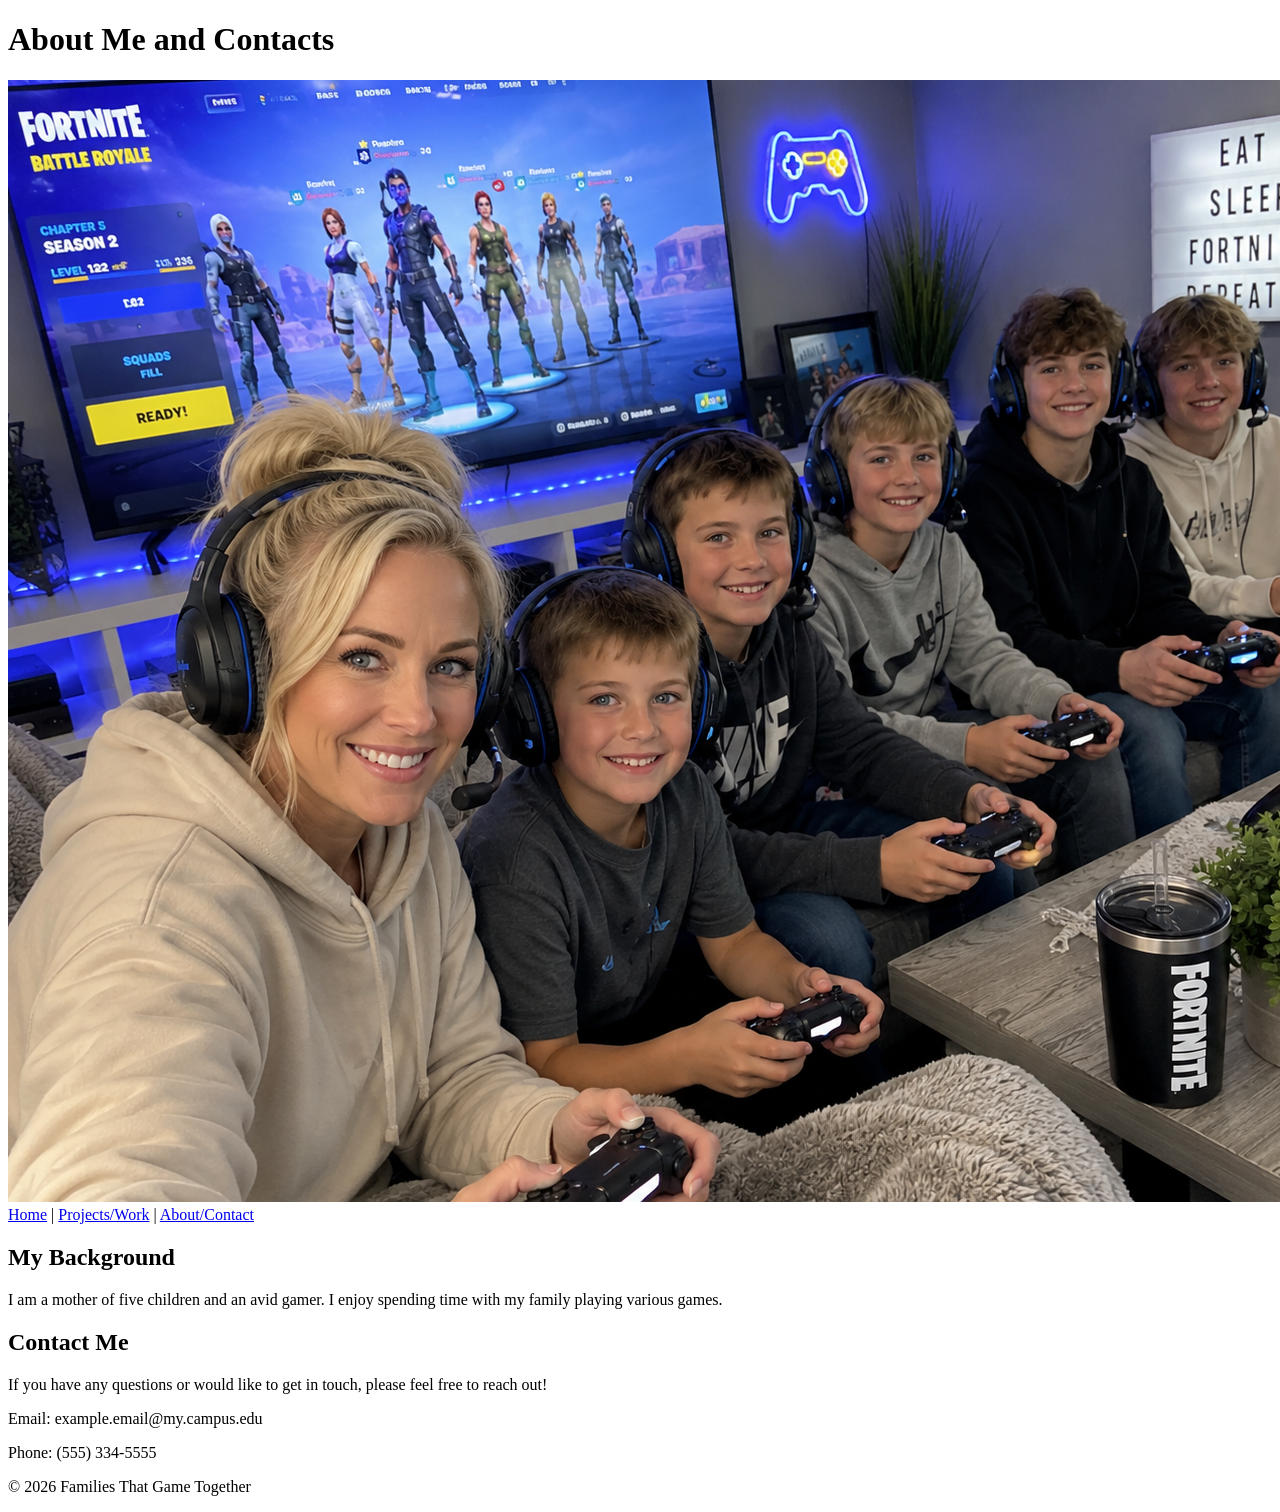
==== about.html @ f0561cbc "first commit" ====
<!DOCTYPE html>
<html>

<head>
<title>About Me</title>
</head>

    <header>
    <h1>About Me and Contacts</h1>
    
    <img
  src="images/chatgptfortnitefam.jpg.png"
  alt="A family gaming scene"
  class="hero-image"
  loading="eager"
  decoding="async">
    </header>
    <nav><a href="index.html">Home</a> | <a href="projects.html">Projects/Work</a> | <a href="about.html">About/Contact</a></nav>
  <main>
        <section>
            <h2>My Background</h2>
            <p>I am a mother of five children and an avid gamer. I enjoy spending time with my family playing various games.</p>
        </section>

        <section>
            <h2>Contact Me</h2>
            <p>If you have any questions or would like to get in touch, please feel free to reach out!</p>
            <p>Email: example.email@my.campus.edu</p>
            <p>Phone: (555) 334-5555</p>
        </section>
    </main>
    <footer><p>&copy; 2026 Families That Game Together</p></footer>
</body>

</html>
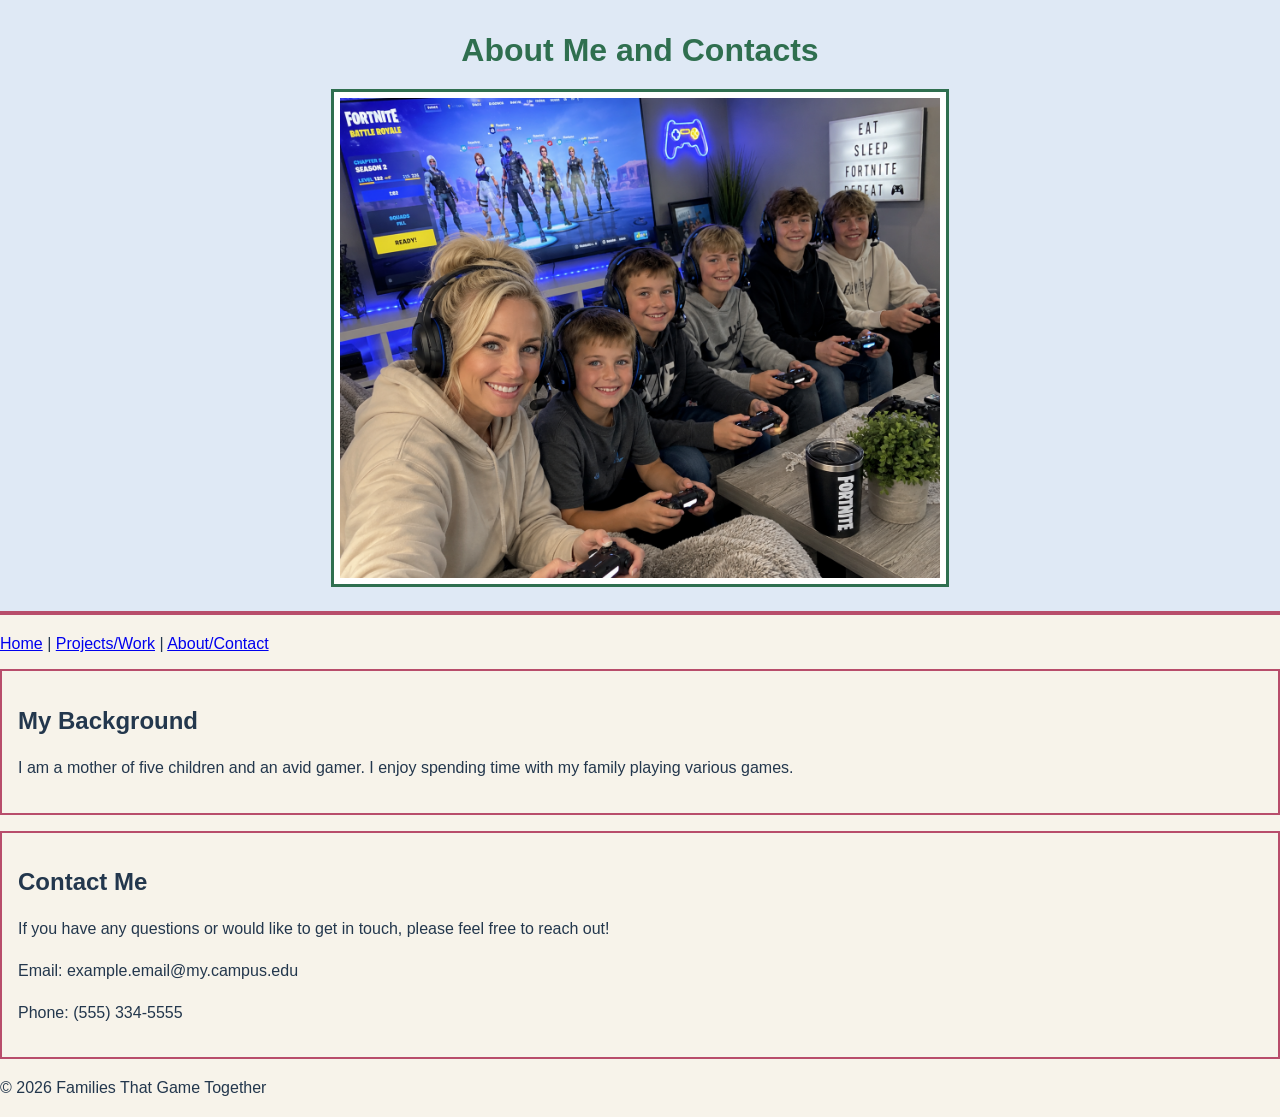
==== commit a24bee27: "Add CSS styling for Homework 1" ====
--- a/about.html
+++ b/about.html
@@ -3,13 +3,15 @@
 
 <head>
 <title>About Me</title>
+<link rel="stylesheet" href="style.css">
 </head>
 
+<body>
     <header>
     <h1>About Me and Contacts</h1>
     
     <img
-  src="images/chatgptfortnitefam.jpg.png"
+  src="assets/images/chatgptfortnitefam.png"
   alt="A family gaming scene"
   class="hero-image"
   loading="eager"
--- a/style.css
+++ b/style.css
@@ -0,0 +1,83 @@
+body {
+    margin: 0;
+    background-color: #f7f3ea;
+    font-family: Arial, sans-serif;
+    color: #23374d;
+}
+
+header {
+    background-color: #dfe9f5;
+    padding: 24px;
+    margin: 0 0 20px;
+    border-bottom: 4px solid #b84d6b;
+}
+
+h1 {
+    color: #2f6f4f;
+    margin: 0 0 12px;
+    padding: 8px;
+    text-align: center;
+}
+
+.hero-image {
+    display: block;
+    width: 100%;
+    max-width: 600px;
+    height: auto;
+    margin: 0 auto;
+    padding: 6px;
+    border: 3px solid #2f6f4f;
+    background-color: #ffffff;
+}
+
+#site-nav {
+    background-color: #23374d;
+    padding: 12px 16px;
+    margin: 0 20px 20px;
+    border: 2px solid #b84d6b;
+}
+
+#site-nav a {
+    color: #ffffff;
+    text-decoration: none;
+    margin-right: 10px;
+}
+
+#main-content {
+    padding: 20px;
+    margin: 0 20px 20px;
+    border: 2px solid #2f6f4f;
+    background-color: #ffffff;
+}
+
+section {
+    margin: 16px 0;
+    padding: 16px;
+    border: 2px solid #b84d6b;
+}
+
+p {
+    line-height: 1.6;
+}
+
+.bonding-time {
+    background-color: #fce8e1;
+}
+
+.parental-views {
+    background-color: #f3e8ff;
+}
+
+.expert-opinions {
+    background-color: #eaf7ef;
+}
+
+#page-footer {
+    background-color: #23374d;
+    color: #ffffff;
+    padding: 16px;
+    margin: 0 20px 20px;
+    border: 2px solid #b84d6b;
+    text-align: center;
+}
+
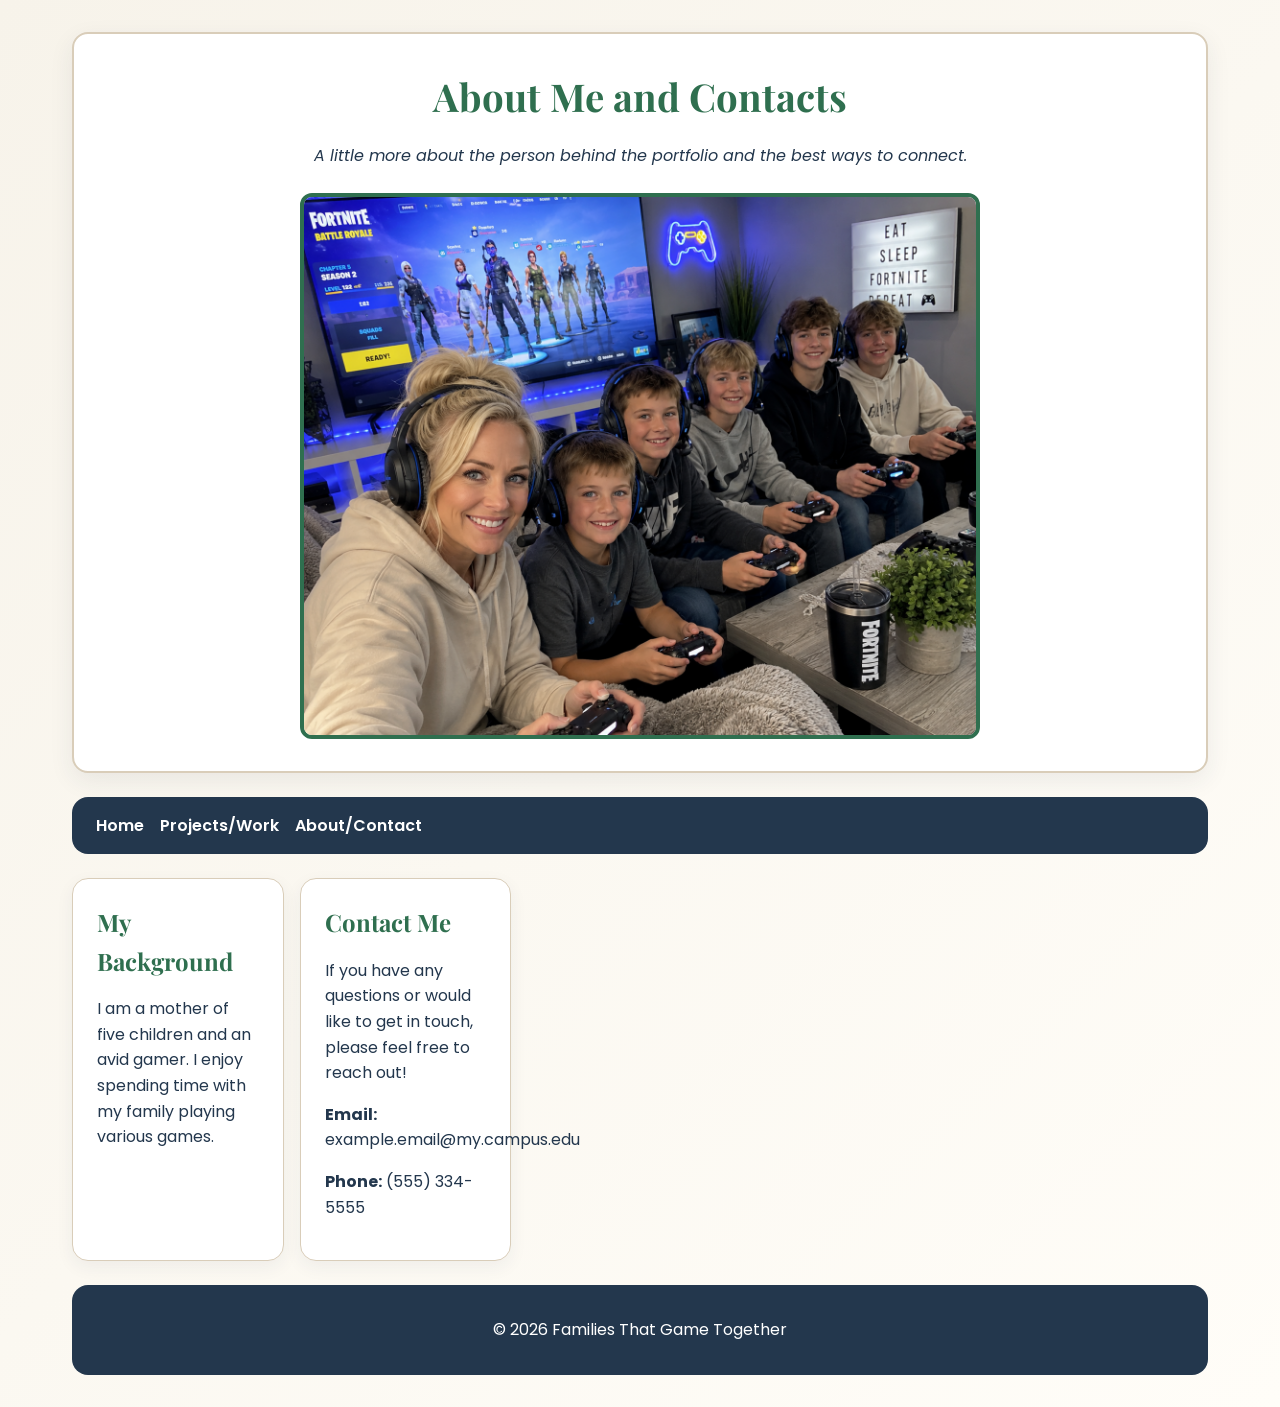
==== commit 04fb8c6d: "Complete milestone 2 responsive styling" ====
--- a/about.html
+++ b/about.html
@@ -1,37 +1,47 @@
 <!DOCTYPE html>
-<html>
+<html lang="en">
+<head>
+  <meta charset="utf-8">
+  <meta name="viewport" content="width=device-width, initial-scale=1">
+  <title>About Me</title>
+  <link rel="preconnect" href="https://fonts.googleapis.com">
+  <link rel="preconnect" href="https://fonts.gstatic.com" crossorigin>
+  <link href="https://fonts.googleapis.com/css2?family=Playfair+Display:wght@600;700&family=Poppins:wght@400;500;600&display=swap" rel="stylesheet">
+  <link rel="stylesheet" href="style.css">
+</head>
+<body>
+  <div class="page">
+    <header class="site-header">
+      <h1>About Me and Contacts</h1>
+      <p class="intro">A little more about the person behind the portfolio and the best ways to connect.</p>
+      <img src="assets/images/chatgptfortnitefam.png" alt="A family gaming scene" class="hero-image" loading="eager" decoding="async">
+    </header>
 
-<head>
-<title>About Me</title>
-<link rel="stylesheet" href="style.css">
-</head>
+    <nav id="site-nav">
+      <a href="index.html">Home</a>
+      <a href="projects.html">Projects/Work</a>
+      <a href="about.html">About/Contact</a>
+    </nav>
 
-<body>
-    <header>
-    <h1>About Me and Contacts</h1>
-    
-    <img
-  src="assets/images/chatgptfortnitefam.png"
-  alt="A family gaming scene"
-  class="hero-image"
-  loading="eager"
-  decoding="async">
-    </header>
-    <nav><a href="index.html">Home</a> | <a href="projects.html">Projects/Work</a> | <a href="about.html">About/Contact</a></nav>
-  <main>
-        <section>
-            <h2>My Background</h2>
-            <p>I am a mother of five children and an avid gamer. I enjoy spending time with my family playing various games.</p>
+    <main class="page-main">
+      <div class="card-grid">
+        <section class="card">
+          <h2>My Background</h2>
+          <p>I am a mother of five children and an avid gamer. I enjoy spending time with my family playing various games.</p>
         </section>
 
-        <section>
-            <h2>Contact Me</h2>
-            <p>If you have any questions or would like to get in touch, please feel free to reach out!</p>
-            <p>Email: example.email@my.campus.edu</p>
-            <p>Phone: (555) 334-5555</p>
+        <section class="card">
+          <h2>Contact Me</h2>
+          <p>If you have any questions or would like to get in touch, please feel free to reach out!</p>
+          <p><strong>Email:</strong> example.email@my.campus.edu</p>
+          <p><strong>Phone:</strong> (555) 334-5555</p>
         </section>
+      </div>
     </main>
-    <footer><p>&copy; 2026 Families That Game Together</p></footer>
+
+    <footer id="page-footer">
+      <p>&copy; 2026 Families That Game Together</p>
+    </footer>
+  </div>
 </body>
-
 </html>
--- a/style.css
+++ b/style.css
@@ -1,83 +1,159 @@
-body {
-    margin: 0;
-    background-color: #f7f3ea;
-    font-family: Arial, sans-serif;
-    color: #23374d;
+:root {
+  --bg-color: #f7f3ea;
+  --surface-color: #ffffff;
+  --surface-alt: #f5efe7;
+  --primary-color: #23374d;
+  --accent-color: #b84d6b;
+  --accent-2: #2f6f4f;
+  --text-color: #23374d;
+  --border-color: #d9cdb9;
+  --space-1: 8px;
+  --space-2: 16px;
+  --space-3: 24px;
+  --space-4: 32px;
+  --font-body: "Poppins", sans-serif;
+  --font-heading: "Playfair Display", serif;
 }
 
-header {
-    background-color: #dfe9f5;
-    padding: 24px;
-    margin: 0 0 20px;
-    border-bottom: 4px solid #b84d6b;
+* {
+  box-sizing: border-box;
+}
+
+body {
+  margin: 0;
+  padding: 0;
+  font-family: var(--font-body);
+  line-height: 1.6;
+  color: var(--text-color);
+  background: linear-gradient(135deg, var(--bg-color) 0%, #fffdf8 100%);
+}
+
+.page {
+  max-width: 1200px;
+  margin: 0 auto;
+  padding: var(--space-3);
+}
+
+.site-header,
+.card,
+#page-footer,
+#site-nav {
+  border-radius: 16px;
+}
+
+.site-header {
+  background-color: var(--surface-color);
+  padding: var(--space-4);
+  border: 2px solid var(--border-color);
+  box-shadow: 0 8px 24px rgba(35, 55, 77, 0.08);
+}
+
+h1,
+h2 {
+  margin: 0 0 var(--space-2);
+  font-family: var(--font-heading);
+  color: var(--accent-2);
 }
 
 h1 {
-    color: #2f6f4f;
-    margin: 0 0 12px;
-    padding: 8px;
-    text-align: center;
+  font-size: clamp(1.8rem, 3vw, 2.7rem);
+  text-align: center;
+}
+
+.intro {
+  margin: 0 auto var(--space-3);
+  max-width: 700px;
+  text-align: center;
+  font-style: italic;
+  color: var(--primary-color);
 }
 
 .hero-image {
-    display: block;
-    width: 100%;
-    max-width: 600px;
-    height: auto;
-    margin: 0 auto;
-    padding: 6px;
-    border: 3px solid #2f6f4f;
-    background-color: #ffffff;
+  display: block;
+  width: 100%;
+  max-width: 680px;
+  height: auto;
+  margin: 0 auto;
+  border-radius: 12px;
+  border: 4px solid var(--accent-2);
 }
 
 #site-nav {
-    background-color: #23374d;
-    padding: 12px 16px;
-    margin: 0 20px 20px;
-    border: 2px solid #b84d6b;
+  display: flex;
+  flex-wrap: wrap;
+  gap: var(--space-2);
+  background-color: var(--primary-color);
+  padding: var(--space-2) var(--space-3);
+  margin: var(--space-3) 0;
 }
 
 #site-nav a {
-    color: #ffffff;
-    text-decoration: none;
-    margin-right: 10px;
+  color: #ffffff;
+  text-decoration: none;
+  font-weight: 600;
 }
 
-#main-content {
-    padding: 20px;
-    margin: 0 20px 20px;
-    border: 2px solid #2f6f4f;
-    background-color: #ffffff;
+.page-main {
+  display: grid;
+  gap: var(--space-3);
 }
 
-section {
-    margin: 16px 0;
-    padding: 16px;
-    border: 2px solid #b84d6b;
+.card-grid {
+  display: grid;
+  gap: var(--space-2);
 }
 
-p {
-    line-height: 1.6;
+.card {
+  background-color: var(--surface-color);
+  padding: var(--space-3);
+  border: 1px solid var(--border-color);
+  box-shadow: 0 6px 18px rgba(35, 55, 77, 0.06);
 }
 
-.bonding-time {
-    background-color: #fce8e1;
+.card ul {
+  padding-left: var(--space-3);
+  margin: 0;
 }
 
-.parental-views {
-    background-color: #f3e8ff;
+.card li {
+  margin-bottom: var(--space-1);
 }
 
+.bonding-time,
+.parental-views,
 .expert-opinions {
-    background-color: #eaf7ef;
+  background-color: var(--surface-alt);
 }
 
 #page-footer {
-    background-color: #23374d;
-    color: #ffffff;
-    padding: 16px;
-    margin: 0 20px 20px;
-    border: 2px solid #b84d6b;
-    text-align: center;
+  margin-top: var(--space-3);
+  padding: var(--space-2) var(--space-3);
+  text-align: center;
+  background-color: var(--primary-color);
+  color: #ffffff;
 }
 
+@media (min-width: 768px) {
+  .page {
+    padding: var(--space-4);
+  }
+
+  .card-grid {
+    grid-template-columns: repeat(2, minmax(0, 1fr));
+  }
+}
+
+@media (min-width: 1200px) {
+  .card-grid {
+    grid-template-columns: repeat(3, minmax(0, 1fr));
+  }
+
+  .page-main {
+    grid-template-columns: 1.2fr 0.8fr;
+    align-items: start;
+  }
+
+  .page-main > .card:first-child {
+    grid-column: 1 / -1;
+  }
+}
